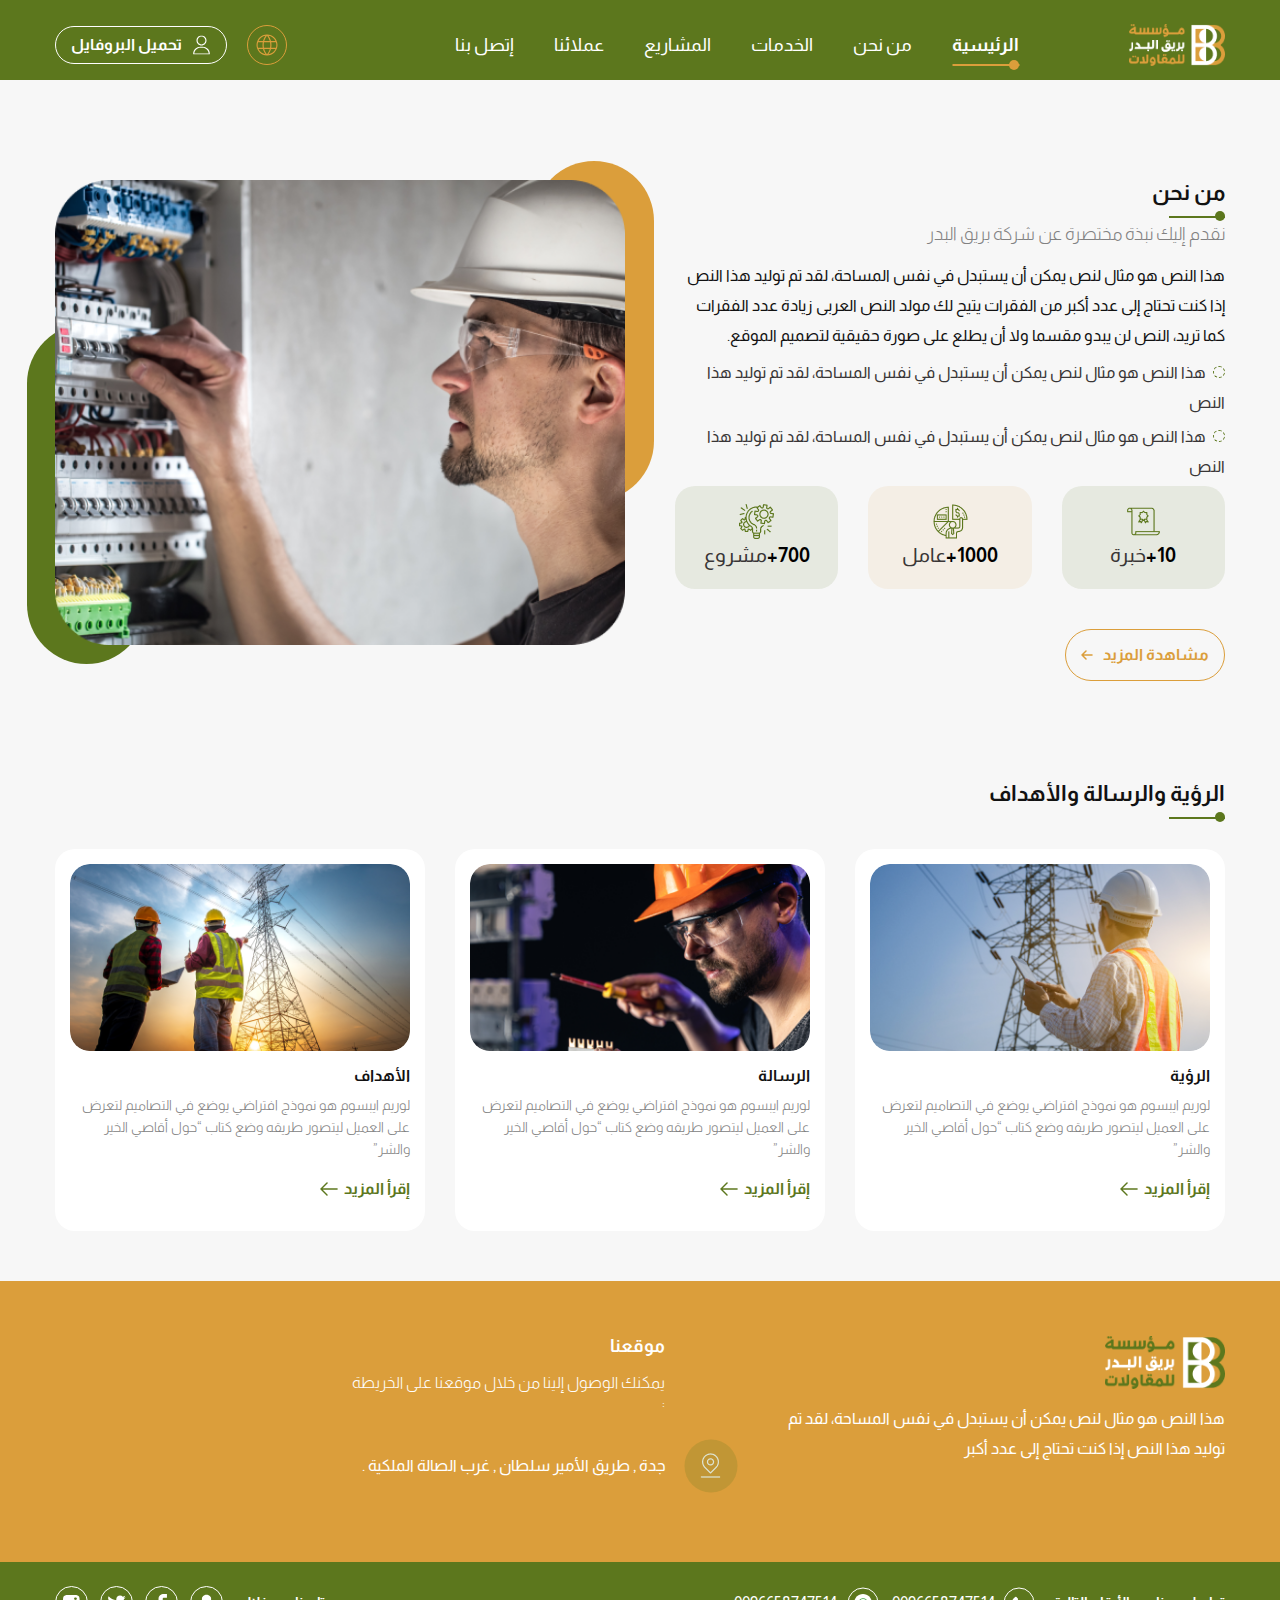
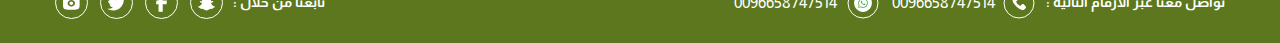
==== about_us.html @ 947fb3e7 "first commit" ====
<!DOCTYPE html>
<html lang="ar" dir="rtl">

<head>
  <meta charset="utf-8" />
  <meta http-equiv="X-UA-Compatible" content="IE=edge" />
  <meta name="viewport" content="width=device-width, initial-scale=1" />

  <title>من نحن </title>

  <link rel="Site Icon" href="assets/images/logo.png" />

  <!-- ############################################################# -->
  <!-- ################ Include Bootstrap Css Files ################ -->
  <!-- #########################  Ar Pages ######################### -->
  <link rel="stylesheet" href="assets/css/bootstrap-rtl.min.css" />
  <!-- #########################  En Pages ######################### -->
  <!-- <link rel="stylesheet" href="assets/css/bootstrap.min.css"> -->
  <!-- ############################################################ -->
  <link rel="stylesheet" href="assets/css/bootstrap-select.min.css" />
  <link rel="stylesheet" href="assets/css/all.min.css" />
  <link rel="stylesheet" href="assets/css/swiper.min.css" />
  <link rel="stylesheet" href="assets/css/style.css" />
  <link rel="stylesheet" href="https://cdn.jsdelivr.net/npm/@fancyapps/ui@5.0/dist/fancybox/fancybox.css" />
</head>

<body>
  <!-- Start Header Section -->

  <header class="main_header__ flow_hidden">

    <div class="fixed_header__ fixed_menu ">
      <div class="container">
        <div class="header_content__">

          <a class="header_logo__" href="index.html">
            <figure class="figure__">
              <img src="assets/images/bariqFixed.png" alt=".." />
            </figure>
          </a>

          <nav class="nav-om" id="navbar-menu-om">
            <button class="close-button__"></button>

            <figure class="figure__ nav_logo__">
              <img src="assets/images/logo.svg" alt=".." />
            </figure>

            <ul class="nav-list-om list-unstyled">
              <li class="header_list_item__ active">
                <a href="index.html">الرئيسية</a>
              </li>
              <li class="header_list_item__">
                <a href="about_us.html">من نحن</a>
              </li>
              <li class="header_list_item__">
                <a href="services.html">الخدمات</a>
              </li>
              <li class="header_list_item__">
                <a href="projects.html"> المشاريع</a>
              </li>
              <li class="header_list_item__">
                <a href="our_customer.html"> عملائنا</a>
              </li>
              <li class="header_list_item__">
                <a href="call_us.html"> إتصل بنا</a>
              </li>
            </ul>

            <ul class="toolbar_options__ list-unstyled  ">
              <li class="block__ lang__ dropdown__ second_bg">
                <a class="lang_link__ butt__  " href="#!">
                  <figure class="figure__">
                    <img class="icon__" src="assets/images/shapes/header_icons/global.svg" alt="..." />
                  </figure>
                </a>
                <ul class="sub-menu__">
                  <li><a href="index.html">العربية</a></li>
                  <li><a href="index_en.html">English</a></li>
                </ul>
              </li>
              <li class="block__   ">
                <a href="assets/images/test.pdf" class=" link__ main_link  center download second_bg" download>
                  <figure class="icon__  figure__ ">
                    <img src="assets/images/shapes/header_icons/Download.svg" alt="">
                  </figure>
                  تحميل البروفايل
                </a>

              </li>

            </ul>

          </nav>



          <!-- start active menu button in small sizes  -->
          <button class="menu_button__ button__" id="menu-butt-activ-om">
            <svg aria-hidden="true" focusable="false" data-prefix="fas" data-icon="bars"
              class="svg-inline--fa fa-bars fa-w-14" role="img" xmlns="http://www.w3.org/2000/svg"
              viewBox="0 0 448 512">
              <path fill="currentColor"
                d="M16 132h416c8.837 0 16-7.163 16-16V76c0-8.837-7.163-16-16-16H16C7.163 60 0 67.163 0 76v40c0 8.837 7.163 16 16 16zm0 160h416c8.837 0 16-7.163 16-16v-40c0-8.837-7.163-16-16-16H16c-8.837 0-16 7.163-16 16v40c0 8.837 7.163 16 16 16zm0 160h416c8.837 0 16-7.163 16-16v-40c0-8.837-7.163-16-16-16H16c-8.837 0-16 7.163-16 16v40c0 8.837 7.163 16 16 16z">
              </path>
            </svg>
          </button>
          <!-- end active menu button in small sizes  -->
        </div>
      </div>
      <div class="overlay"></div>
    </div>
  </header>

  <!-- End Header Section -->


  <!-- Start About us -->

  <section class="about_us default_page__  bg_section overflow-body">
    <div class="container">

      <div class="row row_modify with_row_gap ">
        <div class="col-lg-6">
          <div class="about_us_desc">

            <div class="section_head_wrapper ">
              <h3 class="section_main_title__">
                من نحن
              </h3>
              <h5 class="section_sub_title__">نقدم إليك نبذة مختصرة عن شركة بريق البدر</h5>
            </div>

            <p class="default_parg">هذا النص هو مثال لنص يمكن أن يستبدل في نفس المساحة، لقد تم توليد هذا النص إذا كنت
              تحتاج إلى عدد أكبر من الفقرات يتيح لك
              مولد النص العربى زيادة عدد الفقرات كما تريد، النص لن يبدو مقسما ولا أن يطلع على صورة حقيقية لتصميم الموقع.
            </p>

            <p class="default_parg with_figure">هذا النص هو مثال لنص يمكن أن يستبدل في نفس المساحة، لقد تم توليد هذا
              النص
            </p>
            <p class="default_parg with_figure">هذا النص هو مثال لنص يمكن أن يستبدل في نفس المساحة، لقد تم توليد هذا
              النص

            </p>

            <div class="row row_modify with_row_gap">

              <div class="col-lg-4">
                <div class="about_us_card bg_light_green">
                  <figure class="figure__ icon__"> <img src="assets/images/shapes/about_us/exprience.png" alt="">
                  </figure>
                  <div class="title"> <span class="number">10+</span> خبرة</div>
                </div>
              </div>

              <div class="col-lg-4">
                <div class="about_us_card bg_light_yellow">
                  <figure class="figure__ icon__"> <img src="assets/images/shapes/about_us/worker.png" alt="">
                  </figure>
                  <div class="title"> <span class="number">1000+</span> عامل</div>
                </div>
              </div>

              <div class="col-lg-4">
                <div class="about_us_card bg_light_green">
                  <figure class="figure__ icon__"> <img src="assets/images/shapes/about_us/project.png" alt="">
                  </figure>
                  <div class="title"> <span class="number">700+</span> مشروع</div>
                </div>
              </div>

            </div>

            <a href="" class=" link__ main_link second_color_link__ "> مشاهدة المزيد <figure class="icon__  figure__ ">
                <img src="assets/images/shapes/about_us/arrow.svg" alt="">
              </figure></a>

          </div>
        </div>

        <div class="col-lg-6">
          <div class="about_us_image_wrapper">
            <figure class="figure__ loading-omd asp-om"><img class="img-om lazy-omd"
                data-src="assets/images/home_about_us/about.png" alt=""></figure>
          </div>
        </div>

      </div>

    </div>
  </section>

  <!-- End About us -->


  <!-- Start visions  -->

  <section class="home_projects default_section__  pt-0  bg_section">
    <div class="container">

      <div class="section_head_wrapper large_margin ">
        <h3 class="section_main_title__">
          الرؤية والرسالة والأهداف
        </h3>
      </div>


      <div class="row row_modify with_row_gap">

        <div class="col-12 col-lg-4 col-sm-6">
          <a href="" class="main_card link__  ">
            <figure class="figure__ loading-omd asp-om"><img class="img-om lazy-omd"
                data-src="assets/images/services/serv1.png" alt=""></figure>

            <div class="card_desc">
              <h4 class="title"> الرؤية </h4>
              <p class="parg">لوريم ايبسوم هو نموذج افتراضي يوضع في التصاميم لتعرض على العميل ليتصور طريقه وضع كتاب
                “حول أقاصي الخير والشر”</p>
            </div>

            <div class="read_more  "> إقرأ المزيد <figure class="icon__ ">
                <img src="assets/images/shapes/read_more.png" alt="">
              </figure>
            </div>
          </a>
        </div>

        <div class="col-12 col-lg-4 col-sm-6">
          <a href="" class="main_card link__  ">
            <figure class="figure__ loading-omd asp-om"><img class="img-om lazy-omd"
                data-src="assets/images/services/serv2.png" alt=""></figure>

            <div class="card_desc">
              <h4 class="title"> الرسالة</h4>
              <p class="parg">لوريم ايبسوم هو نموذج افتراضي يوضع في التصاميم لتعرض على العميل ليتصور طريقه وضع كتاب
                “حول أقاصي الخير والشر”</p>
            </div>

            <div class="read_more  "> إقرأ المزيد <figure class="icon__ ">
                <img src="assets/images/shapes/read_more.png" alt="">
              </figure>
            </div>
          </a>
        </div>

        <div class="col-12 col-lg-4 col-sm-6">
          <a href="" class="main_card link__  ">
            <figure class="figure__ loading-omd asp-om"><img class="img-om lazy-omd"
                data-src="assets/images/services/srv3.png" alt=""></figure>

            <div class="card_desc">
              <h4 class="title"> الأهداف </h4>
              <p class="parg">لوريم ايبسوم هو نموذج افتراضي يوضع في التصاميم لتعرض على العميل ليتصور طريقه وضع كتاب
                “حول أقاصي الخير والشر”</p>
            </div>

            <div class="read_more  "> إقرأ المزيد <figure class="icon__ ">
                <img src="assets/images/shapes/read_more.png" alt="">
              </figure>
            </div>
          </a>
        </div>

      </div>

    </div>

  </section>

  <!-- End Home visions -->


  <!-- Start Footer Section -->
  <footer class="footer_sec__">
    <div class="container">

      <div class="row row_modify with_row_gap footer_content__">

        <div class="col-lg-5">
          <figure class="footer_logo__ figure__">
            <img src="./assets/images/logo.png" alt="" />
          </figure>
          <p class="footer_parg">هذا النص هو مثال لنص يمكن أن يستبدل في نفس المساحة، لقد تم توليد هذا النص إذا كنت تحتاج
            إلى عدد أكبر</p>
        </div>

        <div class="col-lg-7">
          <div class="location_wrapper">
            <div class="row">

              <div class="col-lg-7">
                <div class="title_wrapper">
                  <h3 class="footer_head__">موقعنا</h3>
                  <h3 class="subtitle">يمكنك الوصول إلينا من خلال موقعنا على الخريطة :</h3>
                </div>

                <div class="location">
                  <figure class="figure__ icon__"><img src="assets/images/shapes/footer_icons/location.png" alt="">
                  </figure>
                  <h3 class="title">جدة , طريق الأمير سلطان , غرب الصالة الملكية .</h3>
                </div>
              </div>

              <div class="col-lg-5">
                <iframe
                  src="https://www.google.com/maps/embed?pb=!1m14!1m12!1m3!1d2621.8472171739045!2d39.13473916507054!3d21.669618073689065!2m3!1f0!2f0!3f0!3m2!1i1024!2i768!4f13.1!5e0!3m2!1sar!2seg!4v1711380674369!5m2!1sar!2seg"
                  width="100%" height="178" style="border:0;" allowfullscreen="" loading="lazy"
                  referrerpolicy="no-referrer-when-downgrade"></iframe>

              </div>

            </div>
          </div>
        </div>

      </div>

    </div>


    <div class="footer_social_wrapper">

      <div class="container">
        <div class="footer_social_contact">
          <div class="contact_wrapper">
            <h3 class="title">تواصل معنا عبر الأرقام التالية :</h3>

            <a href="" class="block_contact link__">
              <figure class="figure__"><img src="assets/images/socials/phone.svg" alt=""></figure>
              <h5 class="number">0096658747514</h5>
            </a>

            <a href="" class="block_contact link__">
              <figure class="figure__"><img src="assets/images/socials/whatapp.svg" alt=""></figure>
              <h5 class="number">0096658747514</h5>
            </a>

          </div>

          <div class="social_wrapper">
            <h3 class="title">تابعنا من خلال :</h3>
            <ul class="footer_socials__ list-unstyled">

              <li class="li__">
                <a href="#!" class="link__">
                  <img class="img-om" src="./assets/images/socials/snap_chat.svg" alt=".." width="" height="" />
                </a>
              </li>
              <li class="li__">
                <a href="#!" class="link__">
                  <img class="img-om" src="./assets/images/socials/facebook.svg" alt=".." width="" height="" />
                </a>
              </li>
              <li class="li__">
                <a href="#!" class="link__">
                  <img class="img-om" src="./assets/images/socials/old_twitter.svg" alt=".." width="" height="" />
                </a>
              </li>
              <li class="li__">
                <a href="#!" class="link__">
                  <img class="img-om" src="./assets/images/socials/instagram.svg" alt=".." width="" height="" />
                </a>
              </li>
            </ul>
          </div>

        </div>
      </div>
    </div>

  </footer>

  <!-- End Footer Section -->

  <!-- start js include  -->
  <script src="https://cdn.jsdelivr.net/npm/@fancyapps/ui@5.0/dist/fancybox/fancybox.umd.js"></script>
  <script src="assets/js/jquery-3.3.1.min.js"></script>
  <script src="assets/js/popper.min.js"></script>
  <script src="assets/js/bootstrap.min.js"></script>
  <script src="assets/js/bootstrap-select.min.js"></script>
  <script src="assets/js/mixitup.min.js"></script>
  <script src="assets/js/swiper.min.js"></script>
  <script src="assets/js/plugin.js"></script>

</body>

</html>
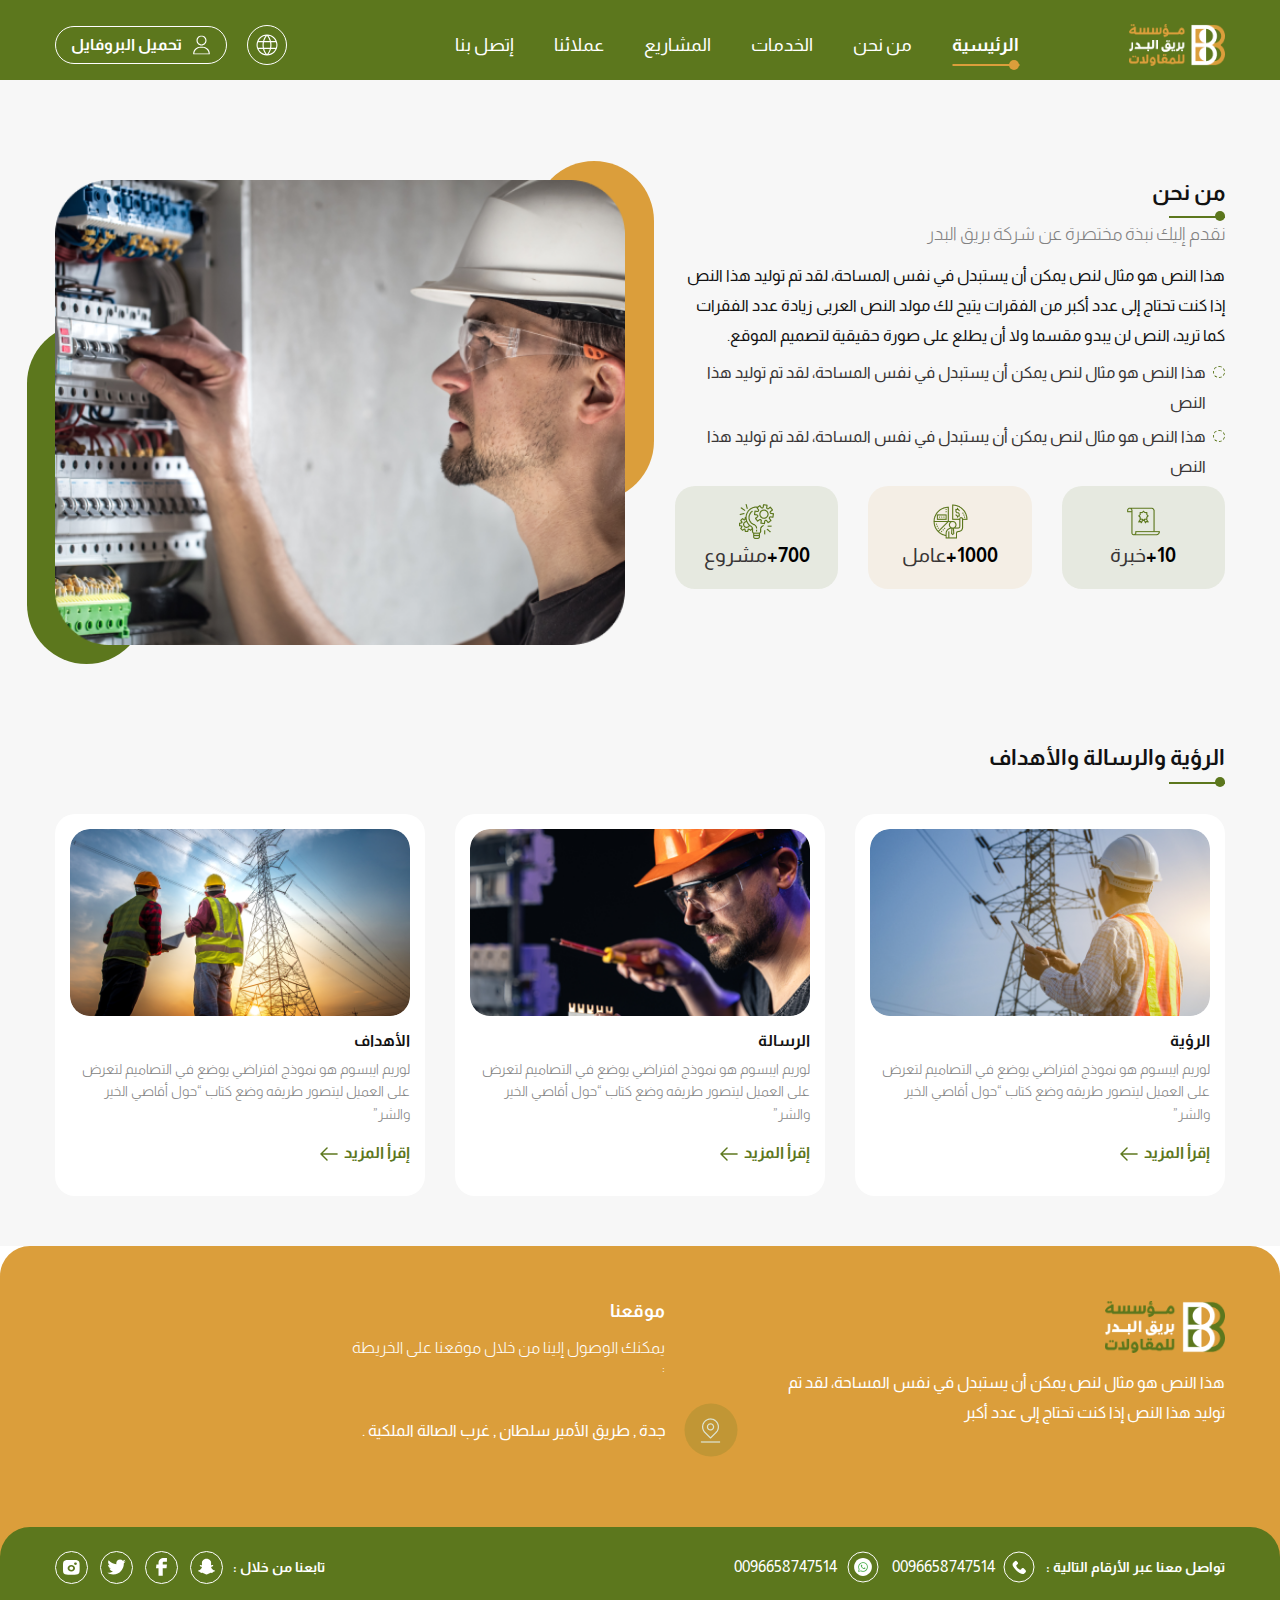
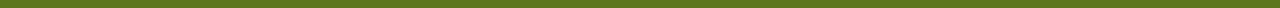
==== commit ae0a0cc4: "fixed header" ====
--- a/about_us.html
+++ b/about_us.html
@@ -27,9 +27,9 @@
 <body>
   <!-- Start Header Section -->
 
-  <header class="main_header__ flow_hidden">
-
-    <div class="fixed_header__ fixed_menu ">
+  <header class="main_header__ fixed_menu flow_hidden">
+
+    <div class="fixed_header__  ">
       <div class="container">
         <div class="header_content__">
 
@@ -43,7 +43,7 @@
             <button class="close-button__"></button>
 
             <figure class="figure__ nav_logo__">
-              <img src="assets/images/logo.svg" alt=".." />
+              <img src="assets/images/logo.png" alt=".." />
             </figure>
 
             <ul class="nav-list-om list-unstyled">
@@ -69,7 +69,7 @@
 
             <ul class="toolbar_options__ list-unstyled  ">
               <li class="block__ lang__ dropdown__ second_bg">
-                <a class="lang_link__ butt__  " href="#!">
+                <a class="lang_link__   butt__  " href="#!">
                   <figure class="figure__">
                     <img class="icon__" src="assets/images/shapes/header_icons/global.svg" alt="..." />
                   </figure>
@@ -172,10 +172,6 @@
 
             </div>
 
-            <a href="" class=" link__ main_link second_color_link__ "> مشاهدة المزيد <figure class="icon__  figure__ ">
-                <img src="assets/images/shapes/about_us/arrow.svg" alt="">
-              </figure></a>
-
           </div>
         </div>
 
--- a/assets/css/style.css
+++ b/assets/css/style.css
@@ -183,6 +183,16 @@
 .link__.download:hover .figure__ {
   -webkit-filter: brightness(0) invert(1);
           filter: brightness(0) invert(1);
+}
+@media only screen and (max-width: 991px) {
+  .link__.download {
+    border: 1px solid #fff;
+    color: #fff;
+  }
+  .link__.download .figure__ {
+    -webkit-filter: brightness(0) invert(1);
+            filter: brightness(0) invert(1);
+  }
 }
 .link__.second_bg {
   border: 1px solid #fff;
@@ -1054,6 +1064,10 @@
     margin-bottom: 5px;
   }
 }
+.section_head_wrapper.m_top_bottom {
+  margin-top: 30px;
+  margin-bottom: 20px;
+}
 .section_head_wrapper.center .section_main_title__,
 .section_head_wrapper.center .section_sub_title__ {
   text-align: center;
@@ -1797,7 +1811,7 @@
   display: table;
   position: absolute;
   top: 100%;
-  inset-inline-end: 0;
+  inset-inline-start: 0;
   background-color: #fff;
   width: 100%;
   padding: 12px 20px;
@@ -1891,7 +1905,6 @@
   .dropdown__ .butt__ {
     color: #fff;
     font-size: 14px;
-    background-color: rgba(255, 255, 255, 0.2);
     height: 49px;
     padding: 0 10px;
     border-radius: 13px;
@@ -2200,8 +2213,6 @@
         -ms-flex-pack: center;
             justify-content: center;
     margin: 0 auto;
-    -webkit-filter: brightness(0) invert(1);
-            filter: brightness(0) invert(1);
     max-width: 150px;
   }
   .nav-om .close-button__ {
@@ -2308,6 +2319,10 @@
   z-index: 10;
   color: #000;
 }
+.lang_link__.fixed {
+  -webkit-filter: brightness(0) invert(1);
+          filter: brightness(0) invert(1);
+}
 .lang_link__ .figure__ {
   width: 40px;
   height: 40px;
@@ -2499,6 +2514,30 @@
   height: fit-content !important;
   overflow: visible;
 }
+.main_header__.fixed_menu .fixed_header__ {
+  position: relative;
+  background-color: #5c771d;
+}
+.main_header__.fixed_menu .toolbar_options__ .figure__ {
+  -webkit-filter: brightness(0) invert(1);
+          filter: brightness(0) invert(1);
+}
+.main_header__.fixed_menu .toolbar_options__ .lang_link__:hover .figure__ {
+  -webkit-filter: none;
+          filter: none;
+}
+.main_header__.fixed_menu .toolbar_options__ .main_link {
+  border-color: #fff;
+  color: #fff;
+}
+.main_header__.fixed_menu .toolbar_options__ .main_link:hover {
+  border-color: #db9e3b;
+  color: #db9e3b;
+}
+.main_header__.fixed_menu .toolbar_options__ .main_link:hover .figure__ {
+  -webkit-filter: none;
+          filter: none;
+}
 
 .fixed_header__ {
   position: absolute;
@@ -2541,6 +2580,10 @@
   height: -moz-fit-content;
   height: fit-content;
   background-color: #5c771d;
+}
+.fixed_header__.active_menu__ .header_logo__ {
+  -webkit-filter: brightness(0) invert(1);
+          filter: brightness(0) invert(1);
 }
 .fixed_header__.not_active_menu__ {
   -webkit-animation: not-active-menu 0.5s;
@@ -2686,6 +2729,8 @@
   background-color: #db9e3b;
   padding-top: 55px;
   overflow: hidden;
+  border-top-left-radius: 30px;
+  border-top-right-radius: 30px;
 }
 
 .footer_logo__ {
@@ -2963,6 +3008,8 @@
 
 .footer_social_wrapper {
   background-color: #5c771d;
+  border-top-left-radius: 30px;
+  border-top-right-radius: 30px;
 }
 
 .footer_social_contact {
@@ -4223,9 +4270,10 @@
 }
 
 .section_block_title__ {
-  font-size: 1.6rem;
-  font-weight: 500;
+  font-size: 1.8rem;
+  font-weight: 700;
   color: #121212;
+  margin-top: 30px;
   margin-bottom: 20px;
 }
 
@@ -4248,12 +4296,23 @@
   line-height: 30px;
   text-align: start;
 }
+.default_parg.light_parg {
+  color: #818181;
+}
 .default_parg.with_figure {
+  display: -webkit-box;
+  display: -ms-flexbox;
+  display: flex;
+  -webkit-box-align: baseline;
+      -ms-flex-align: baseline;
+          align-items: baseline;
   color: #393636;
   margin-bottom: 4px;
 }
 .default_parg.with_figure::before {
   content: "";
+  -ms-flex-negative: 0;
+      flex-shrink: 0;
   display: inline-block;
   border-radius: 50%;
   width: 12px;
@@ -4544,7 +4603,7 @@
 }
 @media only screen and (max-width: 767px) {
   .hero_sec__ .hero_figure {
-    height: 350px;
+    height: 68vh;
   }
 }
 .hero_sec__ .hero_wrapper {
@@ -4738,7 +4797,7 @@
   top: 0;
   left: 0;
 }
-@media only screen and (max-width: 500px) {
+@media only screen and (max-width: 991px) {
   .home_services::before {
     border-radius: 0;
   }
@@ -4751,7 +4810,7 @@
 .home_our_customer::after {
   position: absolute;
   content: "";
-  top: 70%;
+  top: 68%;
   inset-inline-end: 50%;
   -webkit-transform: translateX(-50%);
           transform: translateX(-50%);
@@ -4824,6 +4883,9 @@
   background-color: rgba(219, 158, 59, 0.11);
   border-bottom-left-radius: 220px;
 }
+html[dir=ltr] .home_call_us_wrapper .working_hours_wrapper::before {
+  border-bottom-right-radius: 220px;
+}
 .home_call_us_wrapper .working_hours_wrapper .title {
   font-size: 1.6rem;
   font-weight: 300;
@@ -4835,4 +4897,10 @@
   font-weight: 400;
   color: #121212;
 }
+
+.service_details .figure__ {
+  padding-bottom: 42.8571428571%;
+  border-radius: 30px;
+  overflow: hidden;
+}
 /*# sourceMappingURL=style.css.map */